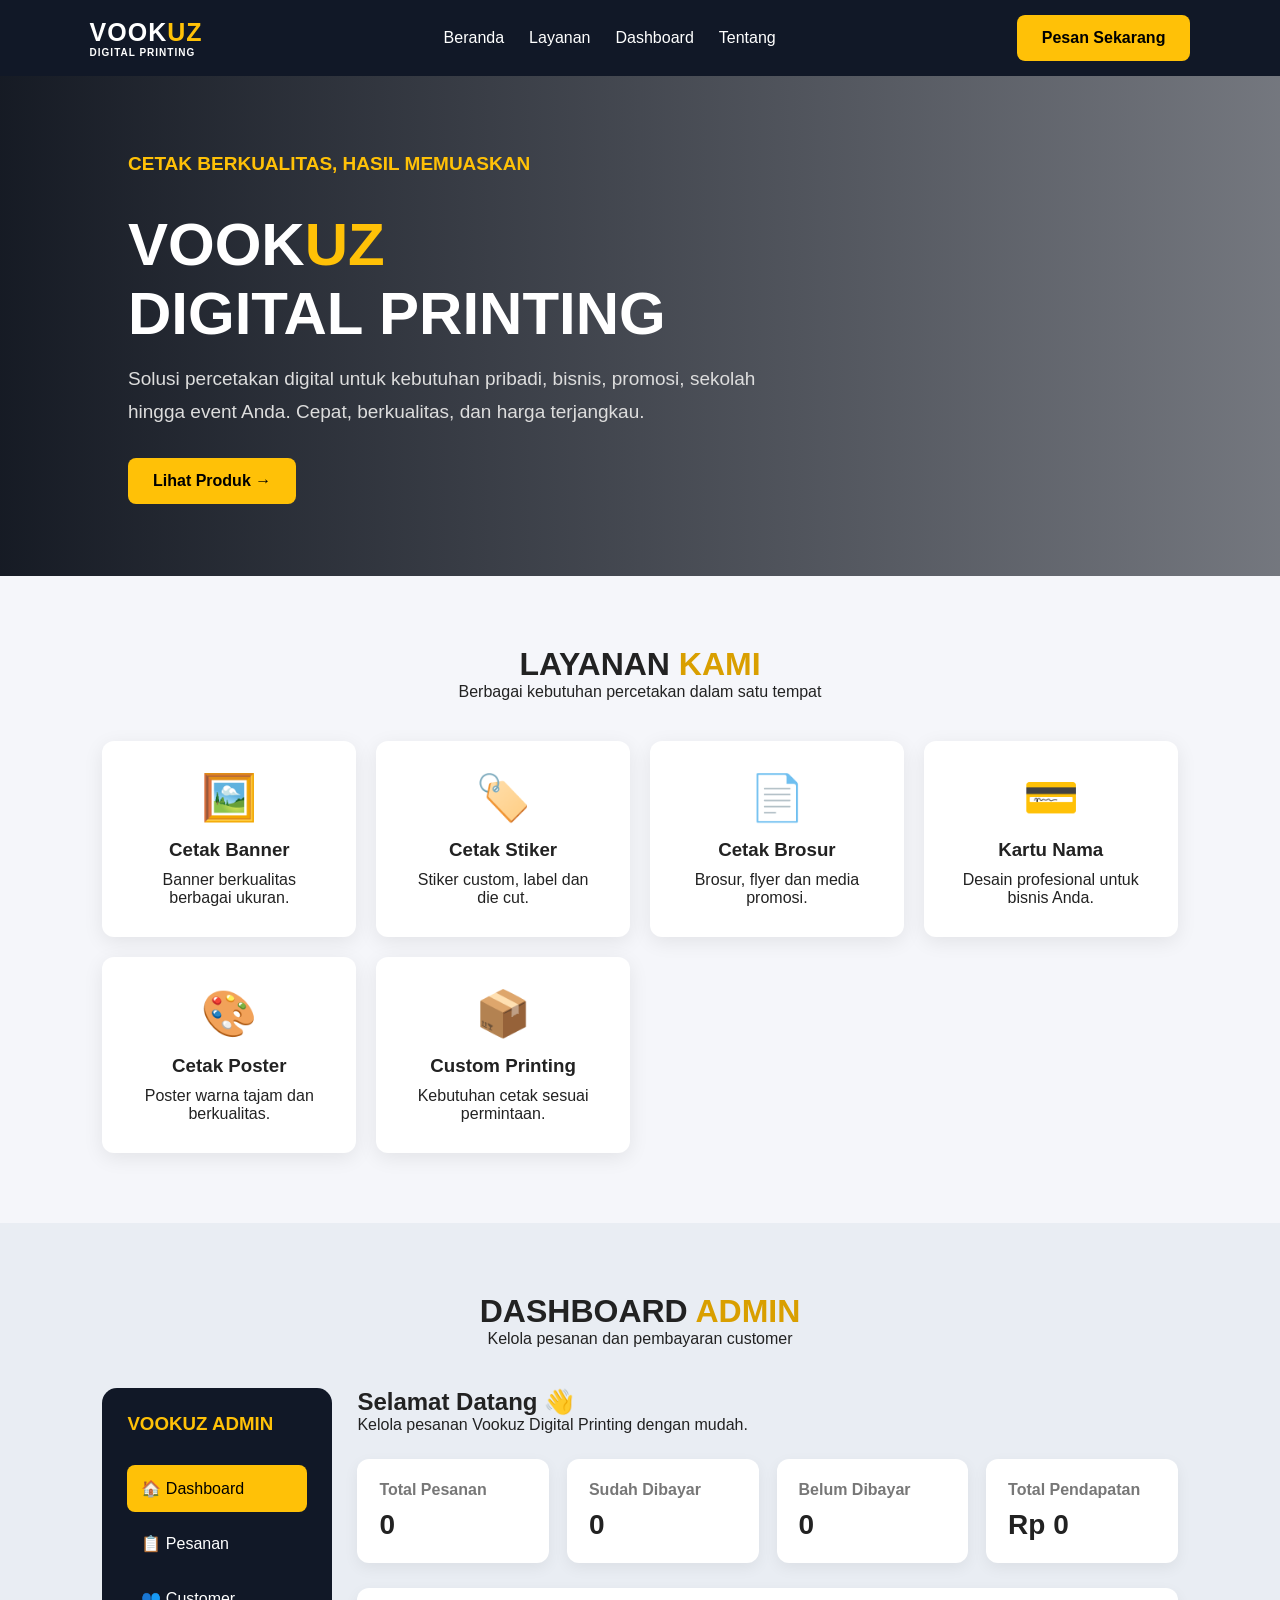
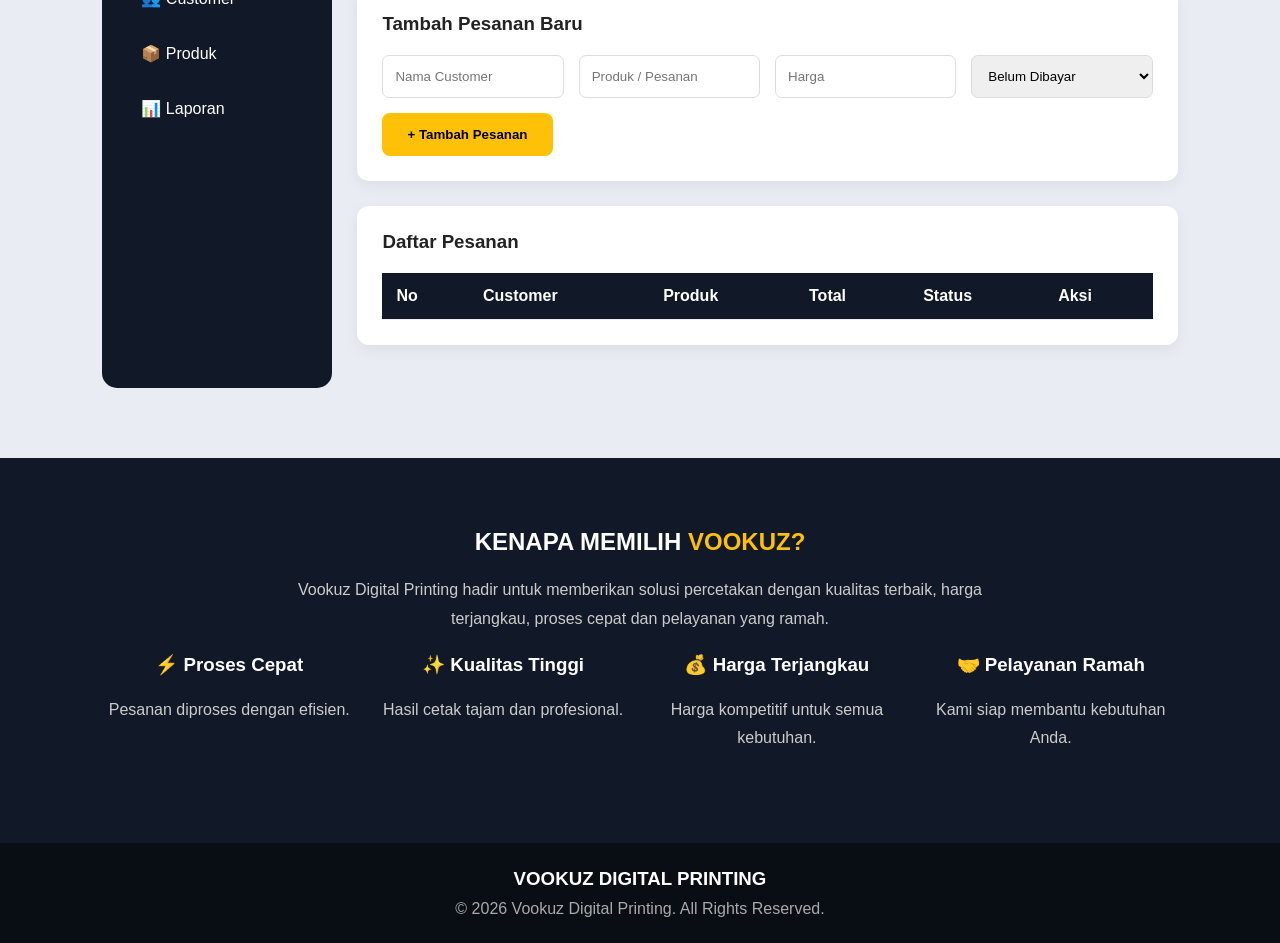
==== index.html @ 05352ed8 "Add files via upload" ====
<!DOCTYPE html>
<html lang="id">
<head>
<meta charset="UTF-8">
<meta name="viewport" content="width=device-width, initial-scale=1.0">

<title>Vookuz Digital Printing</title>

<style>
    * {
        margin: 0;
        padding: 0;
        box-sizing: border-box;
        font-family: Arial, sans-serif;
    }

    :root {
        --primary: #ffc107;
        --dark: #111827;
        --dark2: #1f2937;
        --light: #f5f6fa;
        --white: #ffffff;
        --green: #22c55e;
        --red: #ef4444;
        --orange: #f59e0b;
        --blue: #3b82f6;
    }

    body {
        background: var(--light);
        color: #222;
    }

    /* NAVBAR */

    nav {
        background: var(--dark);
        color: white;
        padding: 15px 7%;
        display: flex;
        justify-content: space-between;
        align-items: center;
        position: sticky;
        top: 0;
        z-index: 1000;
    }

    .logo {
        font-size: 25px;
        font-weight: bold;
        letter-spacing: 1px;
    }

    .logo span {
        color: var(--primary);
    }

    nav ul {
        display: flex;
        gap: 25px;
        list-style: none;
    }

    nav a {
        color: white;
        text-decoration: none;
        transition: 0.3s;
    }

    nav a:hover {
        color: var(--primary);
    }

    /* HERO */

    .hero {
        min-height: 500px;
        background:
        linear-gradient(90deg, rgba(10,15,25,.95), rgba(10,15,25,.55)),
        url("https://images.unsplash.com/photo-1562564055-71e051d33c19?auto=format&fit=crop&w=1600&q=80");
        background-size: cover;
        background-position: center;
        color: white;

        display: flex;
        align-items: center;
        padding: 60px 10%;
    }

    .hero-content {
        max-width: 650px;
    }

    .hero h1 {
        font-size: 60px;
        margin-bottom: 15px;
    }

    .hero h1 span {
        color: var(--primary);
    }

    .hero p {
        font-size: 19px;
        line-height: 1.7;
        color: #ddd;
        margin-bottom: 30px;
    }

    .btn {
        display: inline-block;
        background: var(--primary);
        color: black;
        padding: 14px 25px;
        text-decoration: none;
        border-radius: 8px;
        font-weight: bold;
        border: none;
        cursor: pointer;
        transition: 0.3s;
    }

    .btn:hover {
        transform: translateY(-3px);
        background: #ffda44;
    }

    /* SECTION */

    section {
        padding: 70px 8%;
    }

    .section-title {
        text-align: center;
        margin-bottom: 40px;
    }

    .section-title h2 {
        font-size: 32px;
    }

    .section-title span {
        color: #d99f00;
    }

    /* SERVICES */

    .services {
        display: grid;
        grid-template-columns: repeat(auto-fit, minmax(220px, 1fr));
        gap: 20px;
    }

    .service-card {
        background: white;
        padding: 30px;
        border-radius: 12px;
        text-align: center;
        box-shadow: 0 5px 20px rgba(0,0,0,.08);
        transition: 0.3s;
    }

    .service-card:hover {
        transform: translateY(-8px);
    }

    .service-icon {
        font-size: 45px;
        margin-bottom: 15px;
    }

    .service-card h3 {
        margin-bottom: 10px;
    }

    /* DASHBOARD */

    .dashboard {
        background: #e9edf3;
    }

    .dashboard-container {
        display: grid;
        grid-template-columns: 230px 1fr;
        gap: 25px;
    }

    .sidebar {
        background: var(--dark);
        color: white;
        padding: 25px;
        border-radius: 15px;
        min-height: 600px;
    }

    .sidebar h3 {
        margin-bottom: 30px;
        color: var(--primary);
    }

    .menu-item {
        padding: 14px;
        margin-bottom: 8px;
        border-radius: 8px;
        cursor: pointer;
        transition: 0.3s;
    }

    .menu-item:hover,
    .menu-item.active {
        background: var(--primary);
        color: black;
    }

    .main-content {
        min-width: 0;
    }

    .welcome {
        margin-bottom: 25px;
    }

    /* STATS */

    .stats {
        display: grid;
        grid-template-columns: repeat(auto-fit, minmax(180px, 1fr));
        gap: 18px;
        margin-bottom: 25px;
    }

    .stat-card {
        background: white;
        padding: 22px;
        border-radius: 12px;
        box-shadow: 0 5px 15px rgba(0,0,0,.06);
    }

    .stat-card h4 {
        color: #777;
        margin-bottom: 10px;
    }

    .stat-card h2 {
        font-size: 28px;
    }

    /* FORM */

    .form-box {
        background: white;
        padding: 25px;
        border-radius: 12px;
        margin-bottom: 25px;
        box-shadow: 0 5px 15px rgba(0,0,0,.06);
    }

    .form-grid {
        display: grid;
        grid-template-columns: repeat(auto-fit, minmax(180px, 1fr));
        gap: 15px;
    }

    input, select {
        width: 100%;
        padding: 12px;
        border: 1px solid #ddd;
        border-radius: 7px;
        outline: none;
    }

    input:focus,
    select:focus {
        border-color: var(--primary);
    }

    .form-box button {
        margin-top: 15px;
    }

    /* TABLE */

    .table-box {
        background: white;
        border-radius: 12px;
        padding: 25px;
        overflow-x: auto;
        box-shadow: 0 5px 15px rgba(0,0,0,.06);
    }

    table {
        width: 100%;
        border-collapse: collapse;
        min-width: 750px;
    }

    th {
        background: var(--dark);
        color: white;
    }

    th, td {
        padding: 14px;
        text-align: left;
        border-bottom: 1px solid #eee;
    }

    .status {
        padding: 7px 12px;
        border-radius: 20px;
        font-size: 12px;
        font-weight: bold;
        display: inline-block;
    }

    .paid {
        background: #dcfce7;
        color: #15803d;
    }

    .unpaid {
        background: #fef3c7;
        color: #b45309;
    }

    .delete-btn {
        background: var(--red);
        color: white;
        border: none;
        padding: 8px 12px;
        border-radius: 6px;
        cursor: pointer;
    }

    /* ABOUT */

    .about {
        background: var(--dark);
        color: white;
        text-align: center;
    }

    .about p {
        max-width: 700px;
        margin: 20px auto;
        line-height: 1.8;
        color: #ccc;
    }

    /* FOOTER */

    footer {
        background: #090d14;
        color: #aaa;
        text-align: center;
        padding: 25px;
    }

    /* RESPONSIVE */

    @media(max-width: 800px) {

        nav ul {
            display: none;
        }

        .hero h1 {
            font-size: 42px;
        }

        .dashboard-container {
            grid-template-columns: 1fr;
        }

        .sidebar {
            min-height: auto;
        }

        .sidebar div {
            display: inline-block;
            margin-right: 5px;
        }
    }

</style>
</head>

<body>

<!-- NAVBAR -->

<nav>

    <div class="logo">
        VOOK<span>UZ</span>
        <small style="font-size:10px;display:block">
            DIGITAL PRINTING
        </small>
    </div>

    <ul>
        <li><a href="#beranda">Beranda</a></li>
        <li><a href="#layanan">Layanan</a></li>
        <li><a href="#dashboard">Dashboard</a></li>
        <li><a href="#tentang">Tentang</a></li>
    </ul>

    <a href="#dashboard" class="btn">
        Pesan Sekarang
    </a>

</nav>


<!-- HERO -->

<section class="hero" id="beranda">

    <div class="hero-content">

        <p style="color:#ffc107;font-weight:bold">
            CETAK BERKUALITAS, HASIL MEMUASKAN
        </p>

        <h1>
            VOOK<span>UZ</span><br>
            DIGITAL PRINTING
        </h1>

        <p>
            Solusi percetakan digital untuk kebutuhan pribadi,
            bisnis, promosi, sekolah hingga event Anda.
            Cepat, berkualitas, dan harga terjangkau.
        </p>

        <a href="#layanan" class="btn">
            Lihat Produk →
        </a>

    </div>

</section>


<!-- SERVICES -->

<section id="layanan">

    <div class="section-title">
        <h2>LAYANAN <span>KAMI</span></h2>
        <p>Berbagai kebutuhan percetakan dalam satu tempat</p>
    </div>

    <div class="services">

        <div class="service-card">
            <div class="service-icon">🖼️</div>
            <h3>Cetak Banner</h3>
            <p>Banner berkualitas berbagai ukuran.</p>
        </div>

        <div class="service-card">
            <div class="service-icon">🏷️</div>
            <h3>Cetak Stiker</h3>
            <p>Stiker custom, label dan die cut.</p>
        </div>

        <div class="service-card">
            <div class="service-icon">📄</div>
            <h3>Cetak Brosur</h3>
            <p>Brosur, flyer dan media promosi.</p>
        </div>

        <div class="service-card">
            <div class="service-icon">💳</div>
            <h3>Kartu Nama</h3>
            <p>Desain profesional untuk bisnis Anda.</p>
        </div>

        <div class="service-card">
            <div class="service-icon">🎨</div>
            <h3>Cetak Poster</h3>
            <p>Poster warna tajam dan berkualitas.</p>
        </div>

        <div class="service-card">
            <div class="service-icon">📦</div>
            <h3>Custom Printing</h3>
            <p>Kebutuhan cetak sesuai permintaan.</p>
        </div>

    </div>

</section>


<!-- DASHBOARD -->

<section class="dashboard" id="dashboard">

    <div class="section-title">
        <h2>DASHBOARD <span>ADMIN</span></h2>
        <p>Kelola pesanan dan pembayaran customer</p>
    </div>

    <div class="dashboard-container">

        <!-- SIDEBAR -->

        <div class="sidebar">

            <h3>VOOKUZ ADMIN</h3>

            <div class="menu-item active">
                🏠 Dashboard
            </div>

            <div class="menu-item">
                📋 Pesanan
            </div>

            <div class="menu-item">
                👥 Customer
            </div>

            <div class="menu-item">
                📦 Produk
            </div>

            <div class="menu-item">
                📊 Laporan
            </div>

        </div>


        <!-- MAIN -->

        <div class="main-content">

            <div class="welcome">
                <h2>Selamat Datang 👋</h2>
                <p>Kelola pesanan Vookuz Digital Printing dengan mudah.</p>
            </div>


            <!-- STATS -->

            <div class="stats">

                <div class="stat-card">
                    <h4>Total Pesanan</h4>
                    <h2 id="totalOrder">0</h2>
                </div>

                <div class="stat-card">
                    <h4>Sudah Dibayar</h4>
                    <h2 id="paidOrder">0</h2>
                </div>

                <div class="stat-card">
                    <h4>Belum Dibayar</h4>
                    <h2 id="unpaidOrder">0</h2>
                </div>

                <div class="stat-card">
                    <h4>Total Pendapatan</h4>
                    <h2 id="revenue">Rp 0</h2>
                </div>

            </div>


            <!-- FORM -->

            <div class="form-box">

                <h3 style="margin-bottom:20px">
                    Tambah Pesanan Baru
                </h3>

                <div class="form-grid">

                    <input
                        type="text"
                        id="customer"
                        placeholder="Nama Customer"
                    >

                    <input
                        type="text"
                        id="product"
                        placeholder="Produk / Pesanan"
                    >

                    <input
                        type="number"
                        id="price"
                        placeholder="Harga"
                    >

                    <select id="payment">

                        <option value="Belum Dibayar">
                            Belum Dibayar
                        </option>

                        <option value="Sudah Dibayar">
                            Sudah Dibayar
                        </option>

                    </select>

                </div>

                <button
                    class="btn"
                    onclick="addOrder()"
                >
                    + Tambah Pesanan
                </button>

            </div>


            <!-- TABLE -->

            <div class="table-box">

                <h3 style="margin-bottom:20px">
                    Daftar Pesanan
                </h3>

                <table>

                    <thead>

                        <tr>
                            <th>No</th>
                            <th>Customer</th>
                            <th>Produk</th>
                            <th>Total</th>
                            <th>Status</th>
                            <th>Aksi</th>
                        </tr>

                    </thead>

                    <tbody id="orderList">

                    </tbody>

                </table>

            </div>

        </div>

    </div>

</section>


<!-- ABOUT -->

<section class="about" id="tentang">

    <h2>
        KENAPA MEMILIH
        <span style="color:#ffc107">
            VOOKUZ?
        </span>
    </h2>

    <p>
        Vookuz Digital Printing hadir untuk memberikan solusi
        percetakan dengan kualitas terbaik, harga terjangkau,
        proses cepat dan pelayanan yang ramah.
    </p>

    <div class="services">

        <div>
            <h3>⚡ Proses Cepat</h3>
            <p>Pesanan diproses dengan efisien.</p>
        </div>

        <div>
            <h3>✨ Kualitas Tinggi</h3>
            <p>Hasil cetak tajam dan profesional.</p>
        </div>

        <div>
            <h3>💰 Harga Terjangkau</h3>
            <p>Harga kompetitif untuk semua kebutuhan.</p>
        </div>

        <div>
            <h3>🤝 Pelayanan Ramah</h3>
            <p>Kami siap membantu kebutuhan Anda.</p>
        </div>

    </div>

</section>


<!-- FOOTER -->

<footer>

    <h3 style="color:white;margin-bottom:10px">
        VOOKUZ DIGITAL PRINTING
    </h3>

    <p>
        © 2026 Vookuz Digital Printing.
        All Rights Reserved.
    </p>

</footer>


<script>

/* =========================
   LOAD DATA
========================= */

let orders =
JSON.parse(localStorage.getItem("vookuzOrders")) || [];


/* =========================
   ADD ORDER
========================= */

function addOrder() {

    const customer =
        document.getElementById("customer").value;

    const product =
        document.getElementById("product").value;

    const price =
        document.getElementById("price").value;

    const payment =
        document.getElementById("payment").value;


    if (
        customer === "" ||
        product === "" ||
        price === ""
    ) {

        alert("Mohon isi semua data pesanan!");

        return;
    }


    const order = {

        id: Date.now(),

        customer: customer,

        product: product,

        price: Number(price),

        payment: payment

    };


    orders.push(order);


    saveData();


    document.getElementById("customer").value = "";

    document.getElementById("product").value = "";

    document.getElementById("price").value = "";


    renderOrders();

}


/* =========================
   DELETE ORDER
========================= */

function deleteOrder(id) {

    if (
        confirm("Yakin ingin menghapus pesanan?")
    ) {

        orders =
        orders.filter(
            order => order.id !== id
        );

        saveData();

        renderOrders();

    }

}


/* =========================
   CHANGE PAYMENT
========================= */

function changeStatus(id) {

    orders =
    orders.map(order => {

        if (order.id === id) {

            order.payment =
            order.payment === "Sudah Dibayar"
            ? "Belum Dibayar"
            : "Sudah Dibayar";

        }

        return order;

    });


    saveData();

    renderOrders();

}


/* =========================
   SAVE LOCAL STORAGE
========================= */

function saveData() {

    localStorage.setItem(
        "vookuzOrders",
        JSON.stringify(orders)
    );

}


/* =========================
   RENDER ORDERS
========================= */

function renderOrders() {

    const orderList =
        document.getElementById("orderList");


    orderList.innerHTML = "";


    orders.forEach((order, index) => {

        const statusClass =
        order.payment === "Sudah Dibayar"
        ? "paid"
        : "unpaid";


        orderList.innerHTML += `

        <tr>

            <td>${index + 1}</td>

            <td>${order.customer}</td>

            <td>${order.product}</td>

            <td>
                Rp ${order.price.toLocaleString("id-ID")}
            </td>

            <td>

                <span
                    class="status ${statusClass}"
                    onclick="changeStatus(${order.id})"
                    style="cursor:pointer"
                >

                    ${order.payment}

                </span>

            </td>

            <td>

                <button
                    class="delete-btn"
                    onclick="deleteOrder(${order.id})"
                >

                    Hapus

                </button>

            </td>

        </tr>

        `;

    });


    updateStats();

}


/* =========================
   UPDATE STATISTICS
========================= */

function updateStats() {

    const total =
        orders.length;


    const paid =
        orders.filter(
            order =>
            order.payment === "Sudah Dibayar"
        ).length;


    const unpaid =
        orders.filter(
            order =>
            order.payment === "Belum Dibayar"
        ).length;


    const revenue =
        orders
        .filter(
            order =>
            order.payment === "Sudah Dibayar"
        )
        .reduce(
            (total, order) =>
            total + order.price,
            0
        );


    document.getElementById("totalOrder")
        .innerText = total;


    document.getElementById("paidOrder")
        .innerText = paid;


    document.getElementById("unpaidOrder")
        .innerText = unpaid;


    document.getElementById("revenue")
        .innerText =
        "Rp " +
        revenue.toLocaleString("id-ID");

}


/* =========================
   INITIAL RENDER
========================= */

renderOrders();

</script>

</body>
</html>
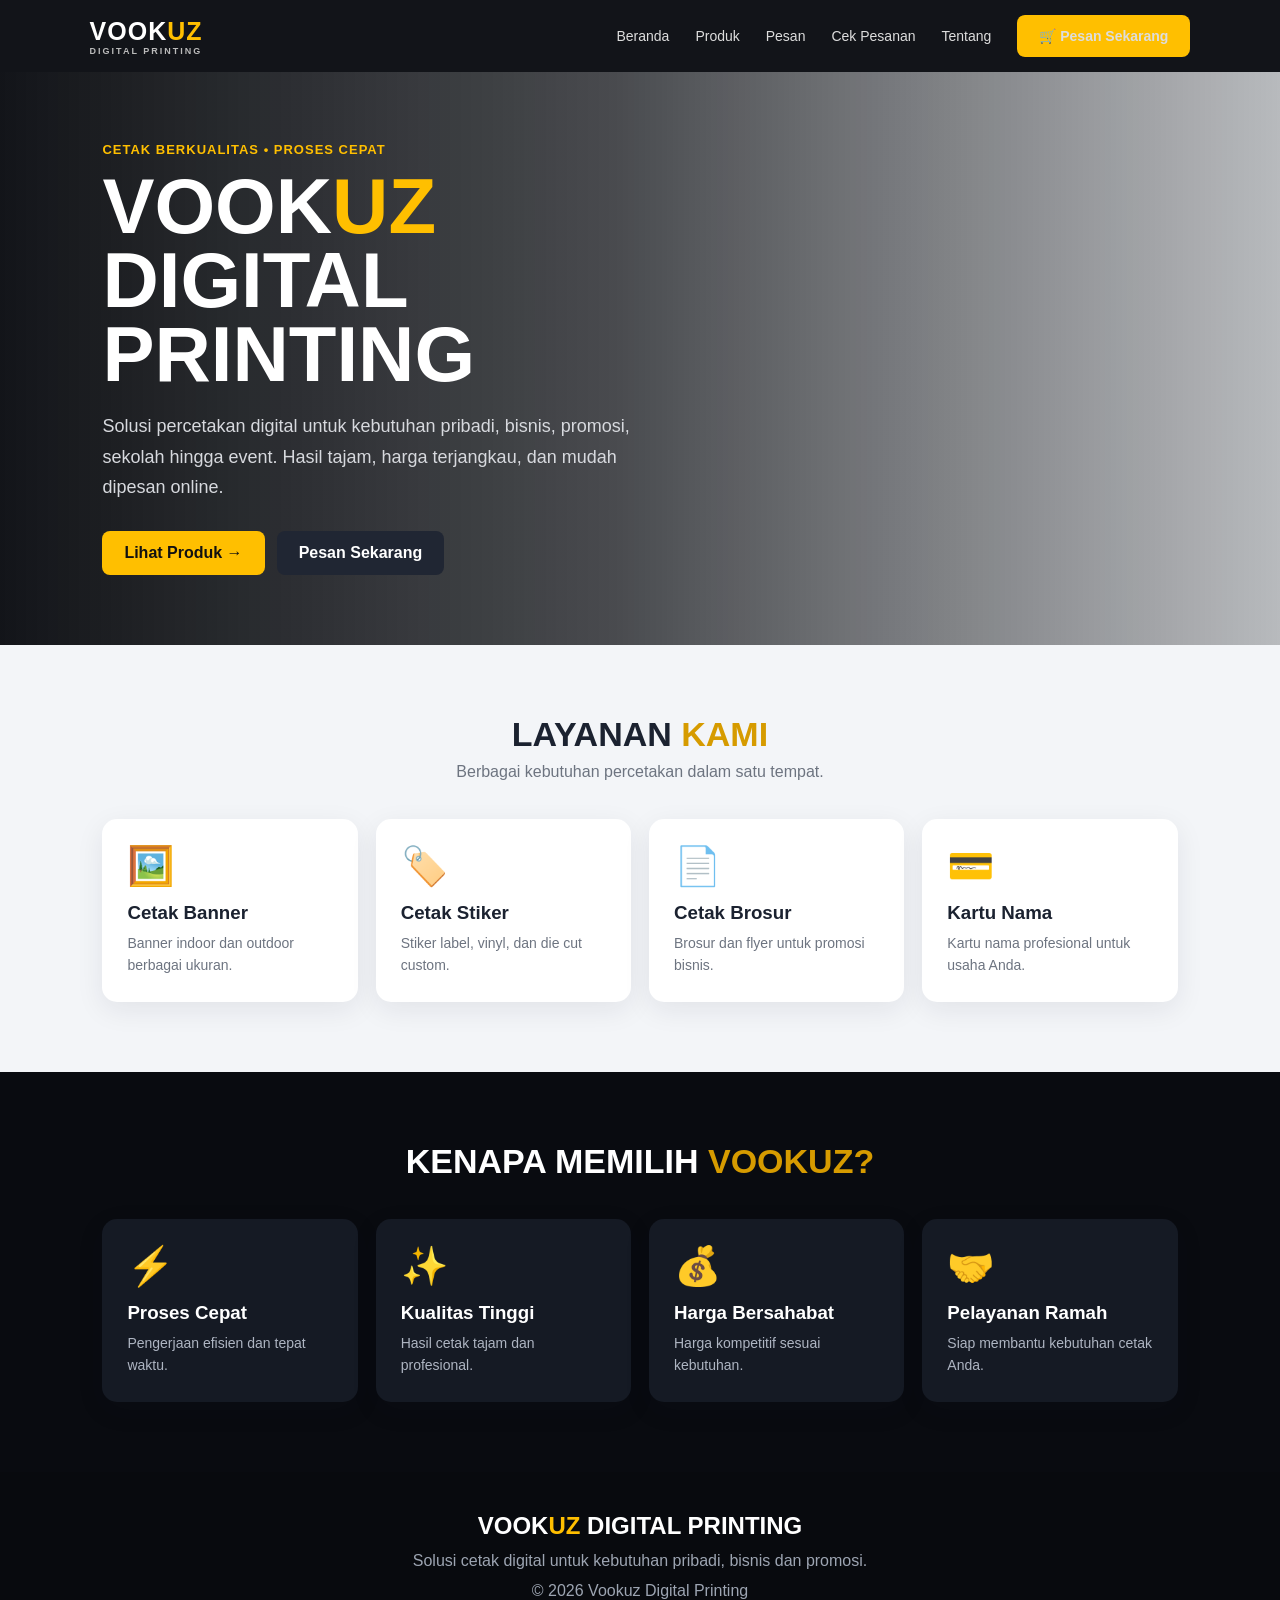
==== commit 8858a77e: "Add files via upload" ====
--- a/index.html
+++ b/index.html
@@ -1,1007 +1,28 @@
-<!DOCTYPE html>
-<html lang="id">
-<head>
-<meta charset="UTF-8">
-<meta name="viewport" content="width=device-width, initial-scale=1.0">
-
-<title>Vookuz Digital Printing</title>
-
-<style>
-    * {
-        margin: 0;
-        padding: 0;
-        box-sizing: border-box;
-        font-family: Arial, sans-serif;
-    }
-
-    :root {
-        --primary: #ffc107;
-        --dark: #111827;
-        --dark2: #1f2937;
-        --light: #f5f6fa;
-        --white: #ffffff;
-        --green: #22c55e;
-        --red: #ef4444;
-        --orange: #f59e0b;
-        --blue: #3b82f6;
-    }
-
-    body {
-        background: var(--light);
-        color: #222;
-    }
-
-    /* NAVBAR */
-
-    nav {
-        background: var(--dark);
-        color: white;
-        padding: 15px 7%;
-        display: flex;
-        justify-content: space-between;
-        align-items: center;
-        position: sticky;
-        top: 0;
-        z-index: 1000;
-    }
-
-    .logo {
-        font-size: 25px;
-        font-weight: bold;
-        letter-spacing: 1px;
-    }
-
-    .logo span {
-        color: var(--primary);
-    }
-
-    nav ul {
-        display: flex;
-        gap: 25px;
-        list-style: none;
-    }
-
-    nav a {
-        color: white;
-        text-decoration: none;
-        transition: 0.3s;
-    }
-
-    nav a:hover {
-        color: var(--primary);
-    }
-
-    /* HERO */
-
-    .hero {
-        min-height: 500px;
-        background:
-        linear-gradient(90deg, rgba(10,15,25,.95), rgba(10,15,25,.55)),
-        url("https://images.unsplash.com/photo-1562564055-71e051d33c19?auto=format&fit=crop&w=1600&q=80");
-        background-size: cover;
-        background-position: center;
-        color: white;
-
-        display: flex;
-        align-items: center;
-        padding: 60px 10%;
-    }
-
-    .hero-content {
-        max-width: 650px;
-    }
-
-    .hero h1 {
-        font-size: 60px;
-        margin-bottom: 15px;
-    }
-
-    .hero h1 span {
-        color: var(--primary);
-    }
-
-    .hero p {
-        font-size: 19px;
-        line-height: 1.7;
-        color: #ddd;
-        margin-bottom: 30px;
-    }
-
-    .btn {
-        display: inline-block;
-        background: var(--primary);
-        color: black;
-        padding: 14px 25px;
-        text-decoration: none;
-        border-radius: 8px;
-        font-weight: bold;
-        border: none;
-        cursor: pointer;
-        transition: 0.3s;
-    }
-
-    .btn:hover {
-        transform: translateY(-3px);
-        background: #ffda44;
-    }
-
-    /* SECTION */
-
-    section {
-        padding: 70px 8%;
-    }
-
-    .section-title {
-        text-align: center;
-        margin-bottom: 40px;
-    }
-
-    .section-title h2 {
-        font-size: 32px;
-    }
-
-    .section-title span {
-        color: #d99f00;
-    }
-
-    /* SERVICES */
-
-    .services {
-        display: grid;
-        grid-template-columns: repeat(auto-fit, minmax(220px, 1fr));
-        gap: 20px;
-    }
-
-    .service-card {
-        background: white;
-        padding: 30px;
-        border-radius: 12px;
-        text-align: center;
-        box-shadow: 0 5px 20px rgba(0,0,0,.08);
-        transition: 0.3s;
-    }
-
-    .service-card:hover {
-        transform: translateY(-8px);
-    }
-
-    .service-icon {
-        font-size: 45px;
-        margin-bottom: 15px;
-    }
-
-    .service-card h3 {
-        margin-bottom: 10px;
-    }
-
-    /* DASHBOARD */
-
-    .dashboard {
-        background: #e9edf3;
-    }
-
-    .dashboard-container {
-        display: grid;
-        grid-template-columns: 230px 1fr;
-        gap: 25px;
-    }
-
-    .sidebar {
-        background: var(--dark);
-        color: white;
-        padding: 25px;
-        border-radius: 15px;
-        min-height: 600px;
-    }
-
-    .sidebar h3 {
-        margin-bottom: 30px;
-        color: var(--primary);
-    }
-
-    .menu-item {
-        padding: 14px;
-        margin-bottom: 8px;
-        border-radius: 8px;
-        cursor: pointer;
-        transition: 0.3s;
-    }
-
-    .menu-item:hover,
-    .menu-item.active {
-        background: var(--primary);
-        color: black;
-    }
-
-    .main-content {
-        min-width: 0;
-    }
-
-    .welcome {
-        margin-bottom: 25px;
-    }
-
-    /* STATS */
-
-    .stats {
-        display: grid;
-        grid-template-columns: repeat(auto-fit, minmax(180px, 1fr));
-        gap: 18px;
-        margin-bottom: 25px;
-    }
-
-    .stat-card {
-        background: white;
-        padding: 22px;
-        border-radius: 12px;
-        box-shadow: 0 5px 15px rgba(0,0,0,.06);
-    }
-
-    .stat-card h4 {
-        color: #777;
-        margin-bottom: 10px;
-    }
-
-    .stat-card h2 {
-        font-size: 28px;
-    }
-
-    /* FORM */
-
-    .form-box {
-        background: white;
-        padding: 25px;
-        border-radius: 12px;
-        margin-bottom: 25px;
-        box-shadow: 0 5px 15px rgba(0,0,0,.06);
-    }
-
-    .form-grid {
-        display: grid;
-        grid-template-columns: repeat(auto-fit, minmax(180px, 1fr));
-        gap: 15px;
-    }
-
-    input, select {
-        width: 100%;
-        padding: 12px;
-        border: 1px solid #ddd;
-        border-radius: 7px;
-        outline: none;
-    }
-
-    input:focus,
-    select:focus {
-        border-color: var(--primary);
-    }
-
-    .form-box button {
-        margin-top: 15px;
-    }
-
-    /* TABLE */
-
-    .table-box {
-        background: white;
-        border-radius: 12px;
-        padding: 25px;
-        overflow-x: auto;
-        box-shadow: 0 5px 15px rgba(0,0,0,.06);
-    }
-
-    table {
-        width: 100%;
-        border-collapse: collapse;
-        min-width: 750px;
-    }
-
-    th {
-        background: var(--dark);
-        color: white;
-    }
-
-    th, td {
-        padding: 14px;
-        text-align: left;
-        border-bottom: 1px solid #eee;
-    }
-
-    .status {
-        padding: 7px 12px;
-        border-radius: 20px;
-        font-size: 12px;
-        font-weight: bold;
-        display: inline-block;
-    }
-
-    .paid {
-        background: #dcfce7;
-        color: #15803d;
-    }
-
-    .unpaid {
-        background: #fef3c7;
-        color: #b45309;
-    }
-
-    .delete-btn {
-        background: var(--red);
-        color: white;
-        border: none;
-        padding: 8px 12px;
-        border-radius: 6px;
-        cursor: pointer;
-    }
-
-    /* ABOUT */
-
-    .about {
-        background: var(--dark);
-        color: white;
-        text-align: center;
-    }
-
-    .about p {
-        max-width: 700px;
-        margin: 20px auto;
-        line-height: 1.8;
-        color: #ccc;
-    }
-
-    /* FOOTER */
-
-    footer {
-        background: #090d14;
-        color: #aaa;
-        text-align: center;
-        padding: 25px;
-    }
-
-    /* RESPONSIVE */
-
-    @media(max-width: 800px) {
-
-        nav ul {
-            display: none;
-        }
-
-        .hero h1 {
-            font-size: 42px;
-        }
-
-        .dashboard-container {
-            grid-template-columns: 1fr;
-        }
-
-        .sidebar {
-            min-height: auto;
-        }
-
-        .sidebar div {
-            display: inline-block;
-            margin-right: 5px;
-        }
-    }
-
-</style>
-</head>
-
-<body>
-
-<!-- NAVBAR -->
-
-<nav>
-
-    <div class="logo">
-        VOOK<span>UZ</span>
-        <small style="font-size:10px;display:block">
-            DIGITAL PRINTING
-        </small>
-    </div>
-
-    <ul>
-        <li><a href="#beranda">Beranda</a></li>
-        <li><a href="#layanan">Layanan</a></li>
-        <li><a href="#dashboard">Dashboard</a></li>
-        <li><a href="#tentang">Tentang</a></li>
-    </ul>
-
-    <a href="#dashboard" class="btn">
-        Pesan Sekarang
-    </a>
-
-</nav>
-
-
-<!-- HERO -->
-
-<section class="hero" id="beranda">
-
-    <div class="hero-content">
-
-        <p style="color:#ffc107;font-weight:bold">
-            CETAK BERKUALITAS, HASIL MEMUASKAN
-        </p>
-
-        <h1>
-            VOOK<span>UZ</span><br>
-            DIGITAL PRINTING
-        </h1>
-
-        <p>
-            Solusi percetakan digital untuk kebutuhan pribadi,
-            bisnis, promosi, sekolah hingga event Anda.
-            Cepat, berkualitas, dan harga terjangkau.
-        </p>
-
-        <a href="#layanan" class="btn">
-            Lihat Produk →
-        </a>
-
-    </div>
-
-</section>
-
-
-<!-- SERVICES -->
-
-<section id="layanan">
-
-    <div class="section-title">
-        <h2>LAYANAN <span>KAMI</span></h2>
-        <p>Berbagai kebutuhan percetakan dalam satu tempat</p>
-    </div>
-
-    <div class="services">
-
-        <div class="service-card">
-            <div class="service-icon">🖼️</div>
-            <h3>Cetak Banner</h3>
-            <p>Banner berkualitas berbagai ukuran.</p>
-        </div>
-
-        <div class="service-card">
-            <div class="service-icon">🏷️</div>
-            <h3>Cetak Stiker</h3>
-            <p>Stiker custom, label dan die cut.</p>
-        </div>
-
-        <div class="service-card">
-            <div class="service-icon">📄</div>
-            <h3>Cetak Brosur</h3>
-            <p>Brosur, flyer dan media promosi.</p>
-        </div>
-
-        <div class="service-card">
-            <div class="service-icon">💳</div>
-            <h3>Kartu Nama</h3>
-            <p>Desain profesional untuk bisnis Anda.</p>
-        </div>
-
-        <div class="service-card">
-            <div class="service-icon">🎨</div>
-            <h3>Cetak Poster</h3>
-            <p>Poster warna tajam dan berkualitas.</p>
-        </div>
-
-        <div class="service-card">
-            <div class="service-icon">📦</div>
-            <h3>Custom Printing</h3>
-            <p>Kebutuhan cetak sesuai permintaan.</p>
-        </div>
-
-    </div>
-
-</section>
-
-
-<!-- DASHBOARD -->
-
-<section class="dashboard" id="dashboard">
-
-    <div class="section-title">
-        <h2>DASHBOARD <span>ADMIN</span></h2>
-        <p>Kelola pesanan dan pembayaran customer</p>
-    </div>
-
-    <div class="dashboard-container">
-
-        <!-- SIDEBAR -->
-
-        <div class="sidebar">
-
-            <h3>VOOKUZ ADMIN</h3>
-
-            <div class="menu-item active">
-                🏠 Dashboard
-            </div>
-
-            <div class="menu-item">
-                📋 Pesanan
-            </div>
-
-            <div class="menu-item">
-                👥 Customer
-            </div>
-
-            <div class="menu-item">
-                📦 Produk
-            </div>
-
-            <div class="menu-item">
-                📊 Laporan
-            </div>
-
-        </div>
-
-
-        <!-- MAIN -->
-
-        <div class="main-content">
-
-            <div class="welcome">
-                <h2>Selamat Datang 👋</h2>
-                <p>Kelola pesanan Vookuz Digital Printing dengan mudah.</p>
-            </div>
-
-
-            <!-- STATS -->
-
-            <div class="stats">
-
-                <div class="stat-card">
-                    <h4>Total Pesanan</h4>
-                    <h2 id="totalOrder">0</h2>
-                </div>
-
-                <div class="stat-card">
-                    <h4>Sudah Dibayar</h4>
-                    <h2 id="paidOrder">0</h2>
-                </div>
-
-                <div class="stat-card">
-                    <h4>Belum Dibayar</h4>
-                    <h2 id="unpaidOrder">0</h2>
-                </div>
-
-                <div class="stat-card">
-                    <h4>Total Pendapatan</h4>
-                    <h2 id="revenue">Rp 0</h2>
-                </div>
-
-            </div>
-
-
-            <!-- FORM -->
-
-            <div class="form-box">
-
-                <h3 style="margin-bottom:20px">
-                    Tambah Pesanan Baru
-                </h3>
-
-                <div class="form-grid">
-
-                    <input
-                        type="text"
-                        id="customer"
-                        placeholder="Nama Customer"
-                    >
-
-                    <input
-                        type="text"
-                        id="product"
-                        placeholder="Produk / Pesanan"
-                    >
-
-                    <input
-                        type="number"
-                        id="price"
-                        placeholder="Harga"
-                    >
-
-                    <select id="payment">
-
-                        <option value="Belum Dibayar">
-                            Belum Dibayar
-                        </option>
-
-                        <option value="Sudah Dibayar">
-                            Sudah Dibayar
-                        </option>
-
-                    </select>
-
-                </div>
-
-                <button
-                    class="btn"
-                    onclick="addOrder()"
-                >
-                    + Tambah Pesanan
-                </button>
-
-            </div>
-
-
-            <!-- TABLE -->
-
-            <div class="table-box">
-
-                <h3 style="margin-bottom:20px">
-                    Daftar Pesanan
-                </h3>
-
-                <table>
-
-                    <thead>
-
-                        <tr>
-                            <th>No</th>
-                            <th>Customer</th>
-                            <th>Produk</th>
-                            <th>Total</th>
-                            <th>Status</th>
-                            <th>Aksi</th>
-                        </tr>
-
-                    </thead>
-
-                    <tbody id="orderList">
-
-                    </tbody>
-
-                </table>
-
-            </div>
-
-        </div>
-
-    </div>
-
-</section>
-
-
-<!-- ABOUT -->
-
-<section class="about" id="tentang">
-
-    <h2>
-        KENAPA MEMILIH
-        <span style="color:#ffc107">
-            VOOKUZ?
-        </span>
-    </h2>
-
-    <p>
-        Vookuz Digital Printing hadir untuk memberikan solusi
-        percetakan dengan kualitas terbaik, harga terjangkau,
-        proses cepat dan pelayanan yang ramah.
-    </p>
-
-    <div class="services">
-
-        <div>
-            <h3>⚡ Proses Cepat</h3>
-            <p>Pesanan diproses dengan efisien.</p>
-        </div>
-
-        <div>
-            <h3>✨ Kualitas Tinggi</h3>
-            <p>Hasil cetak tajam dan profesional.</p>
-        </div>
-
-        <div>
-            <h3>💰 Harga Terjangkau</h3>
-            <p>Harga kompetitif untuk semua kebutuhan.</p>
-        </div>
-
-        <div>
-            <h3>🤝 Pelayanan Ramah</h3>
-            <p>Kami siap membantu kebutuhan Anda.</p>
-        </div>
-
-    </div>
-
-</section>
-
-
-<!-- FOOTER -->
-
-<footer>
-
-    <h3 style="color:white;margin-bottom:10px">
-        VOOKUZ DIGITAL PRINTING
-    </h3>
-
-    <p>
-        © 2026 Vookuz Digital Printing.
-        All Rights Reserved.
-    </p>
-
-</footer>
-
-
-<script>
-
-/* =========================
-   LOAD DATA
-========================= */
-
-let orders =
-JSON.parse(localStorage.getItem("vookuzOrders")) || [];
-
-
-/* =========================
-   ADD ORDER
-========================= */
-
-function addOrder() {
-
-    const customer =
-        document.getElementById("customer").value;
-
-    const product =
-        document.getElementById("product").value;
-
-    const price =
-        document.getElementById("price").value;
-
-    const payment =
-        document.getElementById("payment").value;
-
-
-    if (
-        customer === "" ||
-        product === "" ||
-        price === ""
-    ) {
-
-        alert("Mohon isi semua data pesanan!");
-
-        return;
-    }
-
-
-    const order = {
-
-        id: Date.now(),
-
-        customer: customer,
-
-        product: product,
-
-        price: Number(price),
-
-        payment: payment
-
-    };
-
-
-    orders.push(order);
-
-
-    saveData();
-
-
-    document.getElementById("customer").value = "";
-
-    document.getElementById("product").value = "";
-
-    document.getElementById("price").value = "";
-
-
-    renderOrders();
-
-}
-
-
-/* =========================
-   DELETE ORDER
-========================= */
-
-function deleteOrder(id) {
-
-    if (
-        confirm("Yakin ingin menghapus pesanan?")
-    ) {
-
-        orders =
-        orders.filter(
-            order => order.id !== id
-        );
-
-        saveData();
-
-        renderOrders();
-
-    }
-
-}
-
-
-/* =========================
-   CHANGE PAYMENT
-========================= */
-
-function changeStatus(id) {
-
-    orders =
-    orders.map(order => {
-
-        if (order.id === id) {
-
-            order.payment =
-            order.payment === "Sudah Dibayar"
-            ? "Belum Dibayar"
-            : "Sudah Dibayar";
-
-        }
-
-        return order;
-
-    });
-
-
-    saveData();
-
-    renderOrders();
-
-}
-
-
-/* =========================
-   SAVE LOCAL STORAGE
-========================= */
-
-function saveData() {
-
-    localStorage.setItem(
-        "vookuzOrders",
-        JSON.stringify(orders)
-    );
-
-}
-
-
-/* =========================
-   RENDER ORDERS
-========================= */
-
-function renderOrders() {
-
-    const orderList =
-        document.getElementById("orderList");
-
-
-    orderList.innerHTML = "";
-
-
-    orders.forEach((order, index) => {
-
-        const statusClass =
-        order.payment === "Sudah Dibayar"
-        ? "paid"
-        : "unpaid";
-
-
-        orderList.innerHTML += `
-
-        <tr>
-
-            <td>${index + 1}</td>
-
-            <td>${order.customer}</td>
-
-            <td>${order.product}</td>
-
-            <td>
-                Rp ${order.price.toLocaleString("id-ID")}
-            </td>
-
-            <td>
-
-                <span
-                    class="status ${statusClass}"
-                    onclick="changeStatus(${order.id})"
-                    style="cursor:pointer"
-                >
-
-                    ${order.payment}
-
-                </span>
-
-            </td>
-
-            <td>
-
-                <button
-                    class="delete-btn"
-                    onclick="deleteOrder(${order.id})"
-                >
-
-                    Hapus
-
-                </button>
-
-            </td>
-
-        </tr>
-
-        `;
-
-    });
-
-
-    updateStats();
-
-}
-
-
-/* =========================
-   UPDATE STATISTICS
-========================= */
-
-function updateStats() {
-
-    const total =
-        orders.length;
-
-
-    const paid =
-        orders.filter(
-            order =>
-            order.payment === "Sudah Dibayar"
-        ).length;
-
-
-    const unpaid =
-        orders.filter(
-            order =>
-            order.payment === "Belum Dibayar"
-        ).length;
-
-
-    const revenue =
-        orders
-        .filter(
-            order =>
-            order.payment === "Sudah Dibayar"
-        )
-        .reduce(
-            (total, order) =>
-            total + order.price,
-            0
-        );
-
-
-    document.getElementById("totalOrder")
-        .innerText = total;
-
-
-    document.getElementById("paidOrder")
-        .innerText = paid;
-
-
-    document.getElementById("unpaidOrder")
-        .innerText = unpaid;
-
-
-    document.getElementById("revenue")
-        .innerText =
-        "Rp " +
-        revenue.toLocaleString("id-ID");
-
-}
-
-
-/* =========================
-   INITIAL RENDER
-========================= */
-
-renderOrders();
-
-</script>
-
-</body>
-</html>+<!doctype html><html lang="id"><head><meta charset="utf-8"><meta name="viewport" content="width=device-width,initial-scale=1"><title>Vookuz Digital Printing</title><link rel="stylesheet" href="style.css"></head><body>
+
+<nav class="nav">
+  <a class="logo" href="index.html">VOOK<span>UZ</span><small>DIGITAL PRINTING</small></a>
+  <button class="mobile-menu" onclick="toggleMenu()">☰</button>
+  <div class="navlinks">
+    <a href="index.html">Beranda</a><a href="produk.html">Produk</a><a href="pesan.html">Pesan</a>
+    <a href="cek-pesanan.html">Cek Pesanan</a><a href="tentang.html">Tentang</a>
+    <a class="btn" href="pesan.html">🛒 Pesan Sekarang</a>
+  </div>
+</nav>
+
+<section class="hero"><div class="content"><div class="eyebrow">CETAK BERKUALITAS • PROSES CEPAT</div><h1>VOOK<span>UZ</span><br>DIGITAL PRINTING</h1><p>Solusi percetakan digital untuk kebutuhan pribadi, bisnis, promosi, sekolah hingga event. Hasil tajam, harga terjangkau, dan mudah dipesan online.</p><div class="hero-actions"><a class="btn" href="produk.html">Lihat Produk →</a><a class="btn dark" href="pesan.html">Pesan Sekarang</a></div></div></section>
+<section class="section"><div class="section-title"><h2>LAYANAN <span>KAMI</span></h2><p>Berbagai kebutuhan percetakan dalam satu tempat.</p></div><div class="services">
+<div class="card"><div class="icon">🖼️</div><h3>Cetak Banner</h3><p>Banner indoor dan outdoor berbagai ukuran.</p></div>
+<div class="card"><div class="icon">🏷️</div><h3>Cetak Stiker</h3><p>Stiker label, vinyl, dan die cut custom.</p></div>
+<div class="card"><div class="icon">📄</div><h3>Cetak Brosur</h3><p>Brosur dan flyer untuk promosi bisnis.</p></div>
+<div class="card"><div class="icon">💳</div><h3>Kartu Nama</h3><p>Kartu nama profesional untuk usaha Anda.</p></div>
+</div></section>
+<section class="section dark-section"><div class="section-title"><h2>KENAPA MEMILIH <span>VOOKUZ?</span></h2></div><div class="features"><div class="card"><div class="icon">⚡</div><h3>Proses Cepat</h3><p>Pengerjaan efisien dan tepat waktu.</p></div><div class="card"><div class="icon">✨</div><h3>Kualitas Tinggi</h3><p>Hasil cetak tajam dan profesional.</p></div><div class="card"><div class="icon">💰</div><h3>Harga Bersahabat</h3><p>Harga kompetitif sesuai kebutuhan.</p></div><div class="card"><div class="icon">🤝</div><h3>Pelayanan Ramah</h3><p>Siap membantu kebutuhan cetak Anda.</p></div></div></section>
+
+<footer>
+ <div class="footer-logo">VOOK<span>UZ</span> DIGITAL PRINTING</div>
+ <p>Solusi cetak digital untuk kebutuhan pribadi, bisnis dan promosi.</p>
+ <p style="margin-top:12px">© 2026 Vookuz Digital Printing</p>
+</footer>
+<script src="script.js"></script>
+</body></html>
--- a/style.css
+++ b/style.css
@@ -0,0 +1,42 @@
+
+:root{
+  --yellow:#ffbf00;--yellow2:#ffd54a;--black:#090b10;--dark:#121722;
+  --card:#ffffff;--bg:#f3f5f8;--text:#1b2230;--muted:#6d7480;
+  --green:#19a463;--orange:#e78b16;--red:#e24a4a;
+}
+*{box-sizing:border-box;margin:0;padding:0}
+html{scroll-behavior:smooth}
+body{font-family:Arial,Helvetica,sans-serif;background:var(--bg);color:var(--text)}
+a{text-decoration:none;color:inherit}
+.nav{height:72px;background:rgba(9,11,16,.96);color:#fff;display:flex;align-items:center;justify-content:space-between;padding:0 7%;position:sticky;top:0;z-index:100}
+.logo{font-size:25px;font-weight:900;letter-spacing:1px}.logo span{color:var(--yellow)}
+.logo small{display:block;font-size:9px;letter-spacing:2px;color:#bbb}
+.navlinks{display:flex;gap:26px;align-items:center}.navlinks a{font-size:14px;color:#ddd}.navlinks a:hover{color:var(--yellow)}
+.btn{display:inline-flex;align-items:center;justify-content:center;gap:8px;background:var(--yellow);color:#111;padding:13px 22px;border-radius:8px;font-weight:800;border:0;cursor:pointer;transition:.2s}
+.btn:hover{transform:translateY(-2px);background:var(--yellow2)}
+.btn.dark{background:#202633;color:#fff}.btn.outline{background:transparent;border:1px solid #d6dbe3;color:#333}
+.hero{min-height:570px;color:#fff;padding:70px 8%;display:flex;align-items:center;background:linear-gradient(90deg,rgba(7,9,13,.95) 0%,rgba(7,9,13,.72) 48%,rgba(7,9,13,.25)),url("https://images.unsplash.com/photo-1562564055-71e051d33c19?auto=format&fit=crop&w=1800&q=85") center/cover}
+.hero .content{max-width:650px}.eyebrow{color:var(--yellow);font-size:13px;font-weight:800;letter-spacing:1px;margin-bottom:12px}
+.hero h1{font-size:clamp(45px,7vw,78px);line-height:.95;margin-bottom:20px}.hero h1 span{color:var(--yellow)}
+.hero p{font-size:18px;color:#d7d9de;line-height:1.7;max-width:580px;margin-bottom:28px}
+.hero-actions{display:flex;gap:12px;flex-wrap:wrap}
+.section{padding:70px 8%}.section-title{text-align:center;margin-bottom:38px}.section-title h2{font-size:34px}.section-title h2 span{color:#d69b00}.section-title p{color:var(--muted);margin-top:9px}
+.services,.products-grid,.features{display:grid;grid-template-columns:repeat(auto-fit,minmax(210px,1fr));gap:18px}
+.card{background:#fff;border-radius:15px;padding:25px;box-shadow:0 8px 28px rgba(20,28,45,.08);transition:.25s}.card:hover{transform:translateY(-5px)}
+.icon{font-size:38px;margin-bottom:14px}.card h3{margin-bottom:8px}.card p{color:var(--muted);line-height:1.6;font-size:14px}
+.product-card{background:#fff;border-radius:16px;overflow:hidden;box-shadow:0 8px 25px rgba(0,0,0,.08)}
+.product-card img{width:100%;height:180px;object-fit:cover}.product-info{padding:18px}.product-info h3{margin-bottom:8px}.price{font-weight:900;color:#c98f00;margin:10px 0}
+.dark-section{background:var(--black);color:#fff}.dark-section .card{background:#151a24;color:#fff}.dark-section .card p{color:#aeb5c2}
+.page-head{padding:80px 8%;color:#fff;background:linear-gradient(90deg,rgba(0,0,0,.85),rgba(0,0,0,.35)),url("https://images.unsplash.com/photo-1562577309-4932fdd64cd1?auto=format&fit=crop&w=1600&q=80") center/cover}.page-head h1{font-size:48px;margin-bottom:10px}.page-head p{color:#ddd}
+.form-wrap{max-width:900px;margin:50px auto;padding:0 20px}.form-box{background:#fff;padding:30px;border-radius:18px;box-shadow:0 8px 30px rgba(0,0,0,.08)}
+.form-grid{display:grid;grid-template-columns:repeat(2,1fr);gap:16px}.full{grid-column:1/-1}
+label{font-weight:700;font-size:14px;display:block;margin-bottom:7px}
+input,select,textarea{width:100%;padding:13px;border:1px solid #d9dde5;border-radius:9px;font-size:15px;background:#fff}textarea{min-height:110px;resize:vertical}
+.notice{display:none;margin-top:18px;padding:14px;border-radius:9px;background:#dcfce7;color:#15723e;font-weight:700}
+.dashboard{padding:45px 6%;display:grid;grid-template-columns:220px 1fr;gap:25px}.sidebar{background:#111722;color:#fff;border-radius:15px;padding:20px;height:max-content}.sidebar h3{color:var(--yellow);margin-bottom:20px}.side-item{padding:12px;border-radius:8px;margin:5px 0;color:#c8ced9}.side-item.active,.side-item:hover{background:var(--yellow);color:#111}
+.stats{display:grid;grid-template-columns:repeat(4,1fr);gap:15px;margin-bottom:22px}.stat{background:#fff;border-radius:14px;padding:20px;box-shadow:0 5px 20px rgba(0,0,0,.06)}.stat small{color:var(--muted)}.stat h2{margin-top:8px}
+.table-box{background:#fff;padding:22px;border-radius:15px;box-shadow:0 5px 20px rgba(0,0,0,.06);overflow:auto}.table-box table{width:100%;border-collapse:collapse;min-width:650px}.table-box th,.table-box td{padding:13px;border-bottom:1px solid #edf0f4;text-align:left}.table-box th{background:#121722;color:#fff}
+.badge{padding:6px 10px;border-radius:999px;font-size:12px;font-weight:800}.paid{background:#dcfce7;color:#15803d}.unpaid{background:#fff1d6;color:#a85e00}.process{background:#e0edff;color:#2563eb}
+footer{background:#080a0e;color:#9da5b2;padding:40px 8%;text-align:center}.footer-logo{color:#fff;font-size:24px;font-weight:900;margin-bottom:12px}.footer-logo span{color:var(--yellow)}
+.mobile-menu{display:none;background:none;border:0;color:#fff;font-size:25px}
+@media(max-width:800px){.nav{padding:0 5%}.mobile-menu{display:block}.navlinks{display:none;position:absolute;top:72px;left:0;right:0;background:#10141c;padding:20px;flex-direction:column;align-items:flex-start}.navlinks.show{display:flex}.hero{min-height:520px}.form-grid{grid-template-columns:1fr}.stats{grid-template-columns:repeat(2,1fr)}.dashboard{grid-template-columns:1fr}.sidebar{display:flex;gap:8px;overflow:auto}.sidebar h3{display:none}.side-item{white-space:nowrap}.page-head h1{font-size:38px}}
